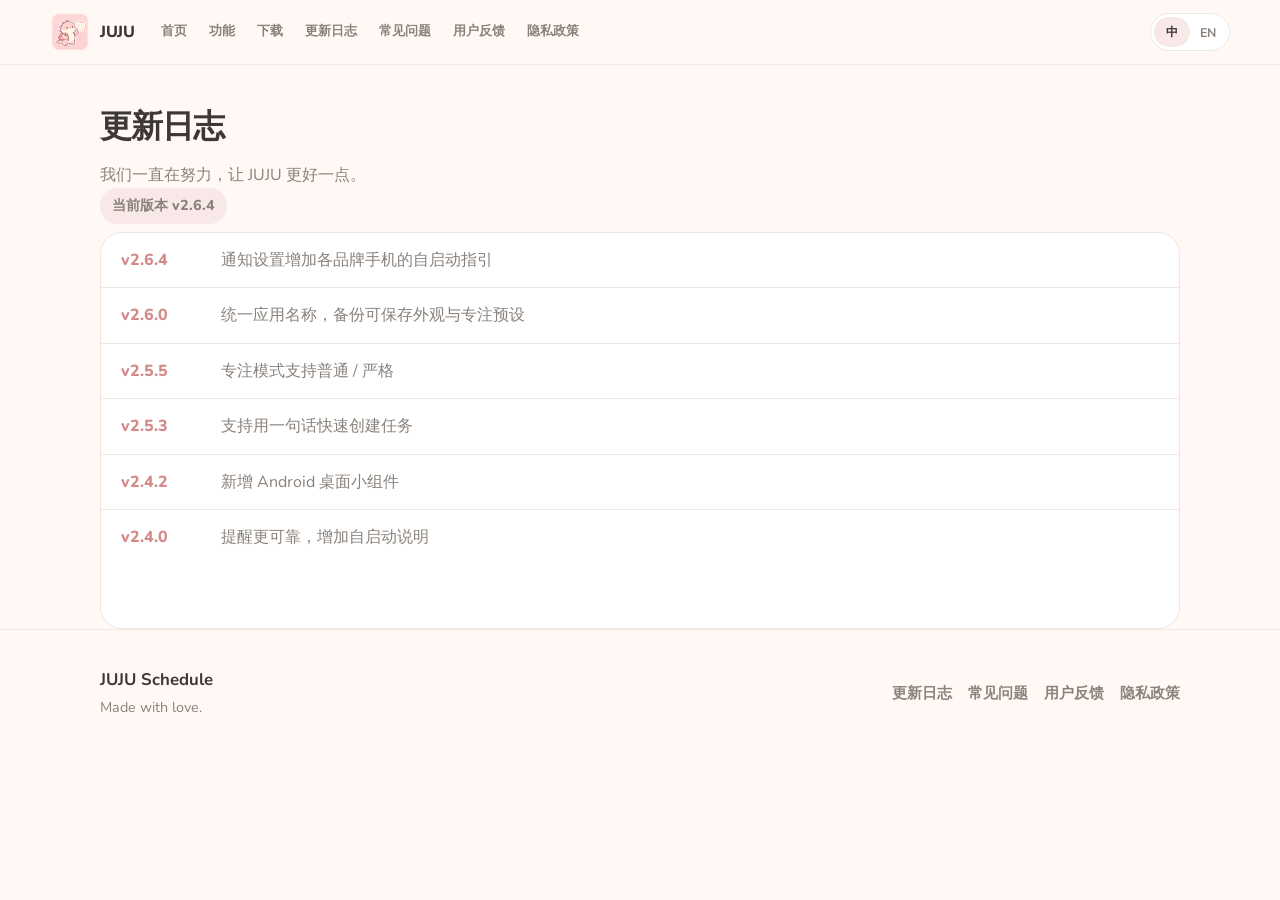
==== website/changelog.html @ 0d50a812 "修复修改任务名会导致重复提醒的问题" ====
<!DOCTYPE html>
<html lang="zh-CN">
  <head>
    <meta charset="UTF-8" />
    <meta name="viewport" content="width=device-width, initial-scale=1" />
    <title data-i18n="changelogDocTitle">更新日志 — JUJU Schedule</title>
    <meta name="description" content="JUJU Schedule 版本更新日志。" />
    <meta name="theme-color" content="#FFF8F4" />
    <link rel="canonical" href="./changelog.html" />
    <link rel="icon" type="image/png" href="assets/logo.png" />
    <link rel="apple-touch-icon" href="assets/logo.png" />
    <meta property="og:title" content="更新日志 — JUJU Schedule" />
    <meta property="og:description" content="JUJU Schedule 版本更新日志。" />
    <meta property="og:image" content="assets/og-image.png" />
    <link rel="preconnect" href="https://fonts.googleapis.com" />
    <link rel="preconnect" href="https://fonts.gstatic.com" crossorigin />
    <link
      href="https://fonts.googleapis.com/css2?family=Nunito:wght@500;600;700;800&display=swap"
      rel="stylesheet"
    />
    <link rel="stylesheet" href="css/style.css" />
  </head>
  <body>
    <header class="header">
      <div class="wrap header-inner">
        <a class="brand" href="index.html">
          <img src="assets/logo.png" alt="JUJU" width="40" height="40" />
          JUJU
        </a>
        <nav class="nav" aria-label="Primary">
          <a href="index.html" data-i18n="home">首页</a>
          <a href="index.html#features" data-i18n="navFeatures">功能</a>
          <a href="index.html#download" data-i18n="navDownload">下载</a>
          <a href="changelog.html" data-i18n="navChangelog">更新日志</a>
          <a href="faq.html" data-i18n="navFaq">常见问题</a>
          <a href="feedback.html" data-i18n="navFeedback">用户反馈</a>
          <a href="privacy.html" data-i18n="navPrivacyPage">隐私政策</a>
        </nav>
        <div class="header-actions">
          <div class="lang-toggle" role="group" aria-label="Language">
            <button type="button" data-lang="zh" aria-pressed="true">中</button>
            <button type="button" data-lang="en" aria-pressed="false">EN</button>
          </div>
          <button class="menu-btn" type="button" aria-expanded="false" aria-label="菜单" data-i18n-aria="menu">
            <svg width="22" height="22" viewBox="0 0 24 24" fill="none" aria-hidden="true">
              <path d="M4 7h16M4 12h16M4 17h16" stroke="currentColor" stroke-width="2" stroke-linecap="round"/>
            </svg>
          </button>
        </div>
      </div>
      <div class="nav-drawer">
        <nav class="wrap">
          <a href="index.html" data-i18n="home">首页</a>
          <a href="index.html#features" data-i18n="navFeatures">功能</a>
          <a href="index.html#download" data-i18n="navDownload">下载</a>
          <a href="changelog.html" data-i18n="navChangelog">更新日志</a>
          <a href="faq.html" data-i18n="navFaq">常见问题</a>
          <a href="feedback.html" data-i18n="navFeedback">用户反馈</a>
          <a href="privacy.html" data-i18n="navPrivacyPage">隐私政策</a>
        </nav>
      </div>
    </header>

    <main class="wrap">
      <div class="page-hero">
        <h1 data-i18n="changelogPageTitle">更新日志</h1>
        <p data-i18n="changelogPageLead">我们一直在努力，让 JUJU 更好一点。</p>
        <p class="version-pill"><span data-i18n="currentVersion">当前版本</span>&nbsp;<span data-version>v2.6.4</span></p>
      </div>
      <div class="changelog-list" data-changelog="full" style="padding-bottom: 64px"></div>
    </main>

    <footer class="footer">
      <div class="wrap footer-inner">
        <div class="footer-brand">
          <strong>JUJU Schedule</strong>
          <span data-i18n="footerLove">Made with love.</span>
        </div>
        <nav class="footer-links">
          <a href="changelog.html" data-i18n="footerChangelog">更新日志</a>
          <a href="faq.html" data-i18n="navFaq">常见问题</a>
          <a href="feedback.html" data-i18n="footerFeedback">用户反馈</a>
          <a href="privacy.html" data-i18n="footerPrivacy">隐私政策</a>
          <a data-link="github" href="#" hidden data-i18n="footerGitHub">GitHub</a>
          <a data-link="xiaohongshu" href="#" hidden data-i18n="footerXhs">小红书</a>
        </nav>
      </div>
    </footer>
    <script src="js/config.js"></script>
    <script src="js/i18n.js"></script>
    <script src="js/main.js"></script>
  </body>
</html>
---- website/css/style.css ----
/* JUJU Schedule — official site
   Palette matches the app: cream, dusty rose, sage, soft blue. */

:root {
  --cream: #fff8f4;
  --cream-deep: #fff1ea;
  --pink-soft: #f8e8e8;
  --pink: #e8a0a0;
  --pink-deep: #d48989;
  --sage: #b8c9b8;
  --blue: #b5c7d9;
  --lavender: #d4b5c7;
  --gold: #d9c9a8;
  --teal: #a8c9c5;
  --text: #3d3835;
  --muted: #8a827c;
  --card: #ffffff;
  --line: #ede8e4;
  --gray: #e8e4e1;
  --radius: 22px;
  --radius-sm: 16px;
  --radius-xs: 12px;
  --shadow: 0 10px 40px rgba(61, 56, 53, 0.07);
  --shadow-soft: 0 4px 18px rgba(61, 56, 53, 0.05);
  --header-h: 64px;
  --max: 1080px;
  --font: "Nunito", "PingFang SC", "Hiragino Sans GB", "Noto Sans SC",
    "Microsoft YaHei", system-ui, sans-serif;
}

*,
*::before,
*::after {
  box-sizing: border-box;
}

html {
  scroll-behavior: smooth;
}

body {
  margin: 0;
  font-family: var(--font);
  color: var(--text);
  background: var(--cream);
  line-height: 1.65;
  -webkit-font-smoothing: antialiased;
}

figure {
  margin: 0;
}

[hidden] {
  display: none !important;
}

a {
  color: inherit;
  text-decoration: none;
}

button,
.btn {
  font-family: inherit;
}

.skip {
  position: absolute;
  left: 12px;
  top: -40px;
  z-index: 100;
  background: var(--text);
  color: var(--cream);
  padding: 8px 14px;
  border-radius: 10px;
}

.skip:focus {
  top: 12px;
}

.wrap {
  width: min(var(--max), calc(100% - 32px));
  margin-inline: auto;
}

.header .wrap {
  width: min(1180px, calc(100% - 24px));
}

/* Header */
.header {
  position: sticky;
  top: 0;
  z-index: 50;
  background: color-mix(in srgb, var(--cream) 86%, transparent);
  backdrop-filter: blur(14px);
  border-bottom: 1px solid color-mix(in srgb, var(--line) 80%, transparent);
}

.header-inner {
  height: var(--header-h);
  display: flex;
  align-items: center;
  gap: 10px;
}

.brand {
  display: flex;
  align-items: center;
  gap: 10px;
  font-weight: 800;
  letter-spacing: -0.03em;
  flex-shrink: 0;
}

.brand img,
.brand svg {
  width: 40px;
  height: 40px;
  border-radius: 12px;
  object-fit: cover;
  background: #fce4ec;
}

.nav {
  display: none;
  align-items: center;
  gap: 4px;
  margin-left: 8px;
}

.nav a {
  padding: 6px 9px;
  border-radius: 999px;
  color: var(--muted);
  font-weight: 600;
  font-size: 0.82rem;
  white-space: nowrap;
}

.nav a:hover {
  color: var(--text);
  background: var(--pink-soft);
}

.header-actions {
  margin-left: auto;
  display: flex;
  align-items: center;
  gap: 8px;
  position: relative;
  z-index: 3;
}

.lang-toggle {
  display: flex;
  background: var(--card);
  border: 1px solid var(--line);
  border-radius: 999px;
  padding: 3px;
  flex-shrink: 0;
}

.lang-toggle button {
  border: 0;
  background: transparent;
  color: var(--muted);
  font-weight: 700;
  font-size: 0.78rem;
  padding: 6px 10px;
  border-radius: 999px;
  cursor: pointer;
  pointer-events: auto;
  min-width: 36px;
}

.lang-toggle button[aria-pressed="true"] {
  background: var(--pink-soft);
  color: var(--text);
}

.menu-btn {
  display: inline-flex;
  align-items: center;
  justify-content: center;
  width: 40px;
  height: 40px;
  border: 0;
  background: transparent;
  border-radius: 12px;
  cursor: pointer;
  color: var(--text);
}

.menu-btn:hover {
  background: var(--pink-soft);
}

.nav-drawer {
  display: none;
  border-top: 1px solid var(--line);
  background: var(--cream);
  padding: 8px 16px 16px;
}

.nav-drawer.open {
  display: block;
}

.nav-drawer a {
  display: block;
  padding: 12px 10px;
  border-radius: 12px;
  font-weight: 600;
}

.nav-drawer a:hover {
  background: var(--pink-soft);
}

@media (min-width: 1100px) {
  .nav {
    display: flex;
  }
  .menu-btn,
  .nav-drawer {
    display: none !important;
  }
}

/* Buttons */
.btn {
  display: inline-flex;
  align-items: center;
  justify-content: center;
  gap: 8px;
  border-radius: 999px;
  padding: 12px 20px;
  font-weight: 700;
  border: 1px solid transparent;
  cursor: pointer;
  transition: transform 0.15s ease, box-shadow 0.15s ease, background 0.15s ease;
}

.btn:hover {
  transform: translateY(-1px);
}

.btn-primary {
  background: var(--pink);
  color: #fff;
  box-shadow: 0 8px 20px rgba(232, 160, 160, 0.35);
}

.btn-primary:hover {
  background: var(--pink-deep);
}

.btn-primary.is-disabled,
.btn-primary:disabled {
  background: var(--gray);
  color: var(--muted);
  box-shadow: none;
  pointer-events: none;
}

.btn-ghost {
  background: var(--card);
  color: var(--text);
  border-color: var(--line);
}

.btn-sm {
  padding: 8px 14px;
  font-size: 0.9rem;
}

/* Hero */
.hero {
  position: relative;
  overflow: hidden;
  padding: 36px 0 24px;
}

.hero::before,
.hero::after {
  content: "";
  position: absolute;
  border-radius: 50%;
  filter: blur(8px);
  pointer-events: none;
}

.hero::before {
  width: 220px;
  height: 220px;
  background: color-mix(in srgb, var(--pink) 28%, transparent);
  top: -60px;
  right: -40px;
}

.hero::after {
  width: 180px;
  height: 180px;
  background: color-mix(in srgb, var(--sage) 32%, transparent);
  bottom: 40px;
  left: -50px;
}

.hero-grid {
  position: relative;
  display: grid;
  gap: 36px;
  align-items: center;
}

.eyebrow {
  display: inline-flex;
  align-items: center;
  gap: 8px;
  background: var(--pink-soft);
  color: var(--text);
  font-weight: 700;
  font-size: 0.82rem;
  padding: 6px 12px;
  border-radius: 999px;
}

.hero h1 {
  margin: 14px 0 8px;
  font-size: clamp(2.1rem, 6vw, 3.4rem);
  letter-spacing: -0.04em;
  line-height: 1.1;
}

.tagline {
  margin: 0 0 10px;
  font-size: clamp(1.15rem, 3vw, 1.45rem);
  font-weight: 700;
  color: var(--text);
}

.hero-desc {
  margin: 0 0 22px;
  color: var(--muted);
  max-width: 36em;
}

.hero-cta {
  display: flex;
  flex-wrap: wrap;
  gap: 10px;
}

.hero-visual {
  display: flex;
  flex-direction: column;
  align-items: center;
  gap: 10px;
}

.placeholder-label {
  margin: 0;
  font-size: 0.78rem;
  color: var(--muted);
  font-weight: 600;
}

/* Phone mock */
.phone {
  width: 230px;
  height: 470px;
  background: #2a2624;
  border-radius: 36px;
  padding: 10px;
  box-shadow: var(--shadow), 0 0 0 1px rgba(61, 56, 53, 0.08);
  position: relative;
}

.phone-screen {
  height: 100%;
  background: var(--cream);
  border-radius: 28px;
  overflow: hidden;
  position: relative;
  padding: 28px 14px 14px;
}

.phone-notch {
  position: absolute;
  top: 16px;
  left: 50%;
  transform: translateX(-50%);
  width: 72px;
  height: 8px;
  background: #2a2624;
  border-radius: 999px;
  z-index: 2;
}

.phone.lg {
  width: 250px;
  height: 510px;
}

.ui-top {
  display: flex;
  justify-content: space-between;
  align-items: baseline;
  margin-bottom: 12px;
}

.ui-top strong {
  font-size: 1.05rem;
}

.ui-top span {
  font-size: 0.72rem;
  color: var(--muted);
}

.chip-row {
  display: flex;
  gap: 6px;
  margin-bottom: 12px;
}

.chip {
  font-size: 0.68rem;
  font-weight: 700;
  padding: 4px 8px;
  border-radius: 999px;
  background: var(--pink-soft);
}

.chip.sage {
  background: color-mix(in srgb, var(--sage) 45%, white);
}

.chip.blue {
  background: color-mix(in srgb, var(--blue) 45%, white);
}

.tl {
  display: grid;
  gap: 8px;
}

.tl-item {
  display: grid;
  grid-template-columns: 42px 8px 1fr;
  gap: 8px;
  align-items: start;
}

.tl-time {
  font-size: 0.68rem;
  color: var(--muted);
  font-weight: 700;
  padding-top: 6px;
}

.tl-dot {
  width: 8px;
  height: 8px;
  border-radius: 50%;
  margin-top: 8px;
  background: var(--pink);
}

.tl-card {
  background: var(--card);
  border-radius: 12px;
  padding: 8px 10px;
  box-shadow: var(--shadow-soft);
  font-size: 0.78rem;
  font-weight: 700;
}

.tl-card small {
  display: block;
  font-weight: 600;
  color: var(--muted);
  font-size: 0.68rem;
}

.todo-row {
  display: flex;
  gap: 8px;
  align-items: center;
  background: var(--card);
  border-radius: 12px;
  padding: 9px 10px;
  margin-bottom: 8px;
  font-size: 0.78rem;
  font-weight: 700;
  box-shadow: var(--shadow-soft);
}

.dot-check {
  width: 14px;
  height: 14px;
  border-radius: 50%;
  border: 2px solid var(--pink);
  flex-shrink: 0;
}

.dot-check.on {
  background: var(--pink);
}

.focus-ring {
  width: 120px;
  height: 120px;
  margin: 18px auto 10px;
  border-radius: 50%;
  border: 10px solid var(--pink-soft);
  border-top-color: var(--pink);
  display: grid;
  place-items: center;
  font-weight: 800;
  letter-spacing: -0.04em;
}

.stat-bars {
  display: grid;
  gap: 10px;
  margin-top: 8px;
}

.bar {
  height: 10px;
  background: var(--pink-soft);
  border-radius: 999px;
  overflow: hidden;
}

.bar > span {
  display: block;
  height: 100%;
  background: var(--pink);
  border-radius: 999px;
}

.bar.sage > span {
  background: var(--sage);
}

.bar.blue > span {
  background: var(--blue);
}

/* Sections */
section {
  padding: 56px 0;
}

.section-head {
  text-align: center;
  margin-bottom: 28px;
}

.section-head h2 {
  margin: 0 0 8px;
  font-size: clamp(1.6rem, 4vw, 2.1rem);
  letter-spacing: -0.03em;
}

.section-head p {
  margin: 0 auto;
  color: var(--muted);
  max-width: 36em;
}

.feature-grid {
  display: grid;
  gap: 14px;
}

.card {
  background: var(--card);
  border-radius: var(--radius);
  padding: 22px 20px;
  box-shadow: var(--shadow-soft);
  border: 1px solid color-mix(in srgb, var(--line) 80%, white);
}

.feature-card .icon {
  width: 42px;
  height: 42px;
  border-radius: 14px;
  display: grid;
  place-items: center;
  font-size: 1.2rem;
  margin-bottom: 12px;
}

.feature-card h3 {
  margin: 0 0 6px;
  font-size: 1.08rem;
}

.feature-card p {
  margin: 0;
  color: var(--muted);
  font-size: 0.95rem;
}

.bg-pink {
  background: var(--pink-soft);
}
.bg-sage {
  background: color-mix(in srgb, var(--sage) 40%, white);
}
.bg-blue {
  background: color-mix(in srgb, var(--blue) 40%, white);
}
.bg-lavender {
  background: color-mix(in srgb, var(--lavender) 40%, white);
}
.bg-gold {
  background: color-mix(in srgb, var(--gold) 45%, white);
}
.bg-teal {
  background: color-mix(in srgb, var(--teal) 40%, white);
}

.data-band {
  background: linear-gradient(
    180deg,
    color-mix(in srgb, var(--pink-soft) 70%, var(--cream)),
    var(--cream)
  );
}

.data-panel {
  background: var(--card);
  border-radius: 28px;
  padding: 32px 24px;
  box-shadow: var(--shadow);
  text-align: center;
  max-width: 720px;
  margin: 0 auto;
}

.data-panel h2 {
  margin: 0 0 12px;
  letter-spacing: -0.03em;
}

.data-panel p {
  margin: 0;
  color: var(--muted);
}

.shot-grid {
  display: grid;
  gap: 22px;
  justify-items: center;
}

.shot-item {
  display: flex;
  flex-direction: column;
  align-items: center;
  gap: 10px;
}

.shot-item h3 {
  margin: 0;
  font-size: 0.95rem;
}

.download-band {
  background: var(--cream-deep);
}

.download-panel h1 {
  margin: 0 0 8px;
  font-size: clamp(1.6rem, 4vw, 2.1rem);
  letter-spacing: -0.03em;
}

.download-panel p {
  color: var(--muted);
}

.version-pill {
  display: inline-flex;
  margin: 8px 0 18px;
  background: var(--pink-soft);
  border-radius: 999px;
  padding: 6px 12px;
  font-weight: 800;
  font-size: 0.9rem;
}

.download-actions {
  display: flex;
  flex-wrap: wrap;
  justify-content: center;
  gap: 10px;
}

.coming-soon {
  display: inline-flex;
  align-items: center;
  padding: 12px 18px;
  border-radius: 999px;
  background: var(--gray);
  color: var(--muted);
  font-weight: 700;
}

.changelog-list {
  display: grid;
  gap: 0;
  background: var(--card);
  border-radius: var(--radius);
  border: 1px solid var(--line);
  overflow: hidden;
}

.change-item {
  display: grid;
  grid-template-columns: 5.5rem 1fr;
  gap: 12px;
  align-items: baseline;
  padding: 14px 20px;
  border-bottom: 1px solid var(--line);
}

.change-item:last-child {
  border-bottom: none;
}

.change-ver {
  font-weight: 800;
  color: var(--pink-deep);
}

.change-note {
  color: var(--muted);
}

.center-link {
  text-align: center;
  margin-top: 20px;
}

.center-link a {
  font-weight: 800;
  color: var(--pink-deep);
}

.faq-list {
  display: grid;
  gap: 10px;
  max-width: 760px;
  margin: 0 auto;
}

.faq-item {
  background: var(--card);
  border-radius: var(--radius-sm);
  border: 1px solid var(--line);
  overflow: hidden;
}

.faq-item summary {
  cursor: pointer;
  list-style: none;
  padding: 16px 18px;
  font-weight: 800;
}

.faq-item summary::-webkit-details-marker {
  display: none;
}

.faq-item p {
  margin: 0;
  padding: 0 18px 16px;
  color: var(--muted);
}

.page-hero {
  padding: 36px 0 8px;
}

.page-hero h1 {
  margin: 0 0 8px;
  letter-spacing: -0.03em;
}

.page-hero p {
  margin: 0;
  color: var(--muted);
}

.prose {
  max-width: 720px;
  margin: 0 auto;
}

.prose h2 {
  margin: 28px 0 8px;
  font-size: 1.15rem;
}

.prose p,
.prose li {
  color: var(--muted);
}

.footer {
  padding: 36px 0 28px;
  border-top: 1px solid var(--line);
}

.footer-inner {
  display: grid;
  gap: 18px;
}

.footer-brand strong {
  display: block;
  font-size: 1.05rem;
}

.footer-brand span {
  color: var(--muted);
  font-size: 0.9rem;
}

.footer-links {
  display: flex;
  flex-wrap: wrap;
  gap: 10px 16px;
}

.footer-links a {
  color: var(--muted);
  font-weight: 700;
  font-size: 0.92rem;
}

.footer-links a:hover {
  color: var(--text);
}

.footer-links a.is-hidden,
.social-hidden {
  display: none !important;
}

.not-found {
  min-height: 70vh;
  display: grid;
  place-items: center;
  text-align: center;
  padding: 48px 16px;
}

.reveal {
  animation: rise 0.6s ease both;
}

@keyframes rise {
  from {
    opacity: 0;
    transform: translateY(10px);
  }
  to {
    opacity: 1;
    transform: none;
  }
}

@media (max-width: 400px) {
  .header-actions .btn {
    display: none;
  }
  .change-item {
    grid-template-columns: 1fr;
    gap: 4px;
  }
}

@media (min-width: 640px) {
  .feature-grid {
    grid-template-columns: 1fr 1fr;
  }
  .shot-grid {
    grid-template-columns: 1fr 1fr;
  }
}

@media (min-width: 900px) {
  .hero {
    padding: 56px 0 32px;
  }
  .hero-grid {
    grid-template-columns: 1.1fr 0.9fr;
  }
  .feature-grid {
    grid-template-columns: 1fr 1fr 1fr;
  }
  .shot-grid {
    grid-template-columns: repeat(4, 1fr);
  }
  .footer-inner {
    grid-template-columns: 1fr auto;
    align-items: center;
  }
}

@media (prefers-reduced-motion: reduce) {
  html {
    scroll-behavior: auto;
  }
  .reveal,
  .btn {
    animation: none;
    transition: none;
  }
}
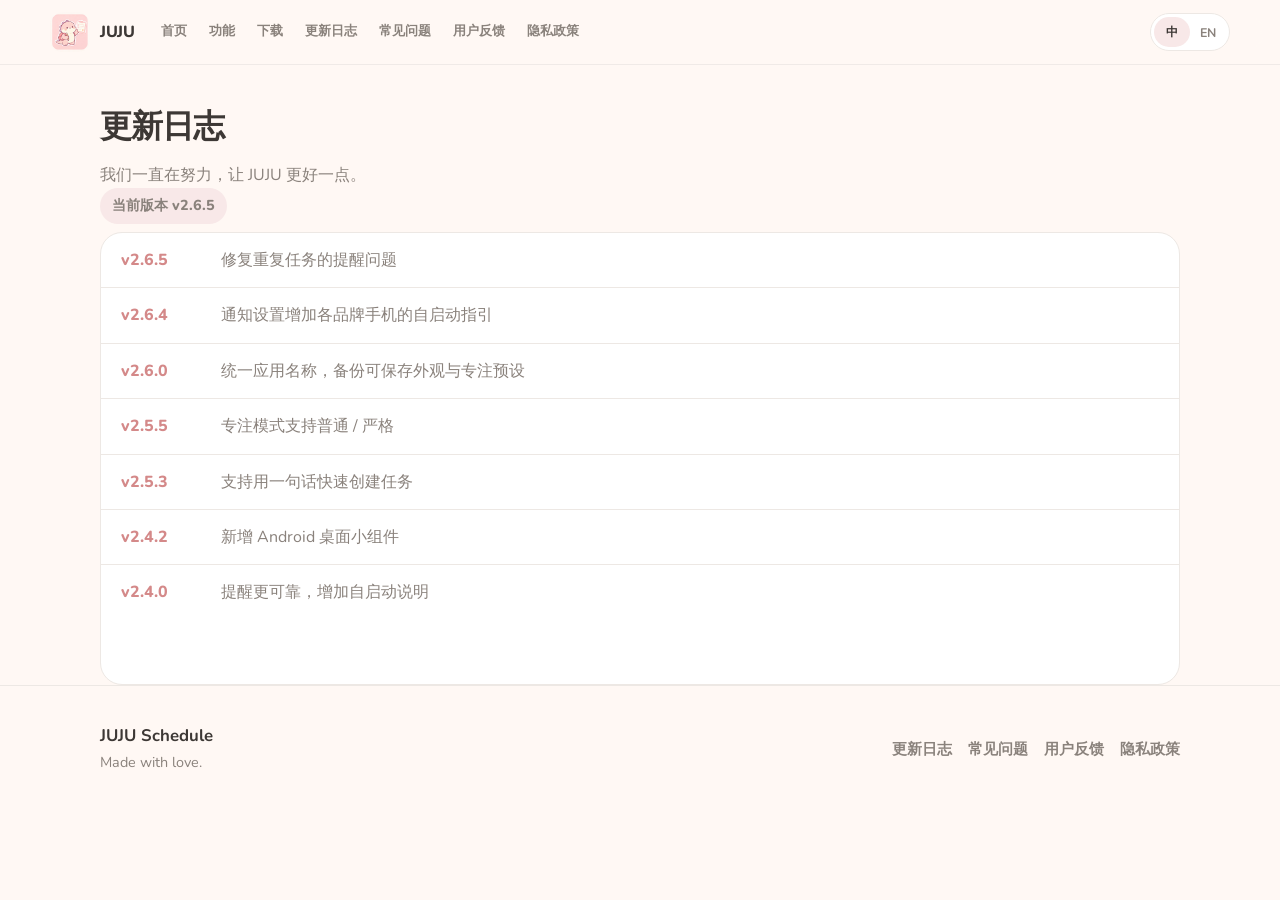
==== commit 6db62b25: "2.6.5：修复了重复任务不提醒的问题" ====
--- a/website/changelog.html
+++ b/website/changelog.html
@@ -65,7 +65,7 @@
       <div class="page-hero">
         <h1 data-i18n="changelogPageTitle">更新日志</h1>
         <p data-i18n="changelogPageLead">我们一直在努力，让 JUJU 更好一点。</p>
-        <p class="version-pill"><span data-i18n="currentVersion">当前版本</span>&nbsp;<span data-version>v2.6.4</span></p>
+        <p class="version-pill"><span data-i18n="currentVersion">当前版本</span>&nbsp;<span data-version>v2.6.5</span></p>
       </div>
       <div class="changelog-list" data-changelog="full" style="padding-bottom: 64px"></div>
     </main>
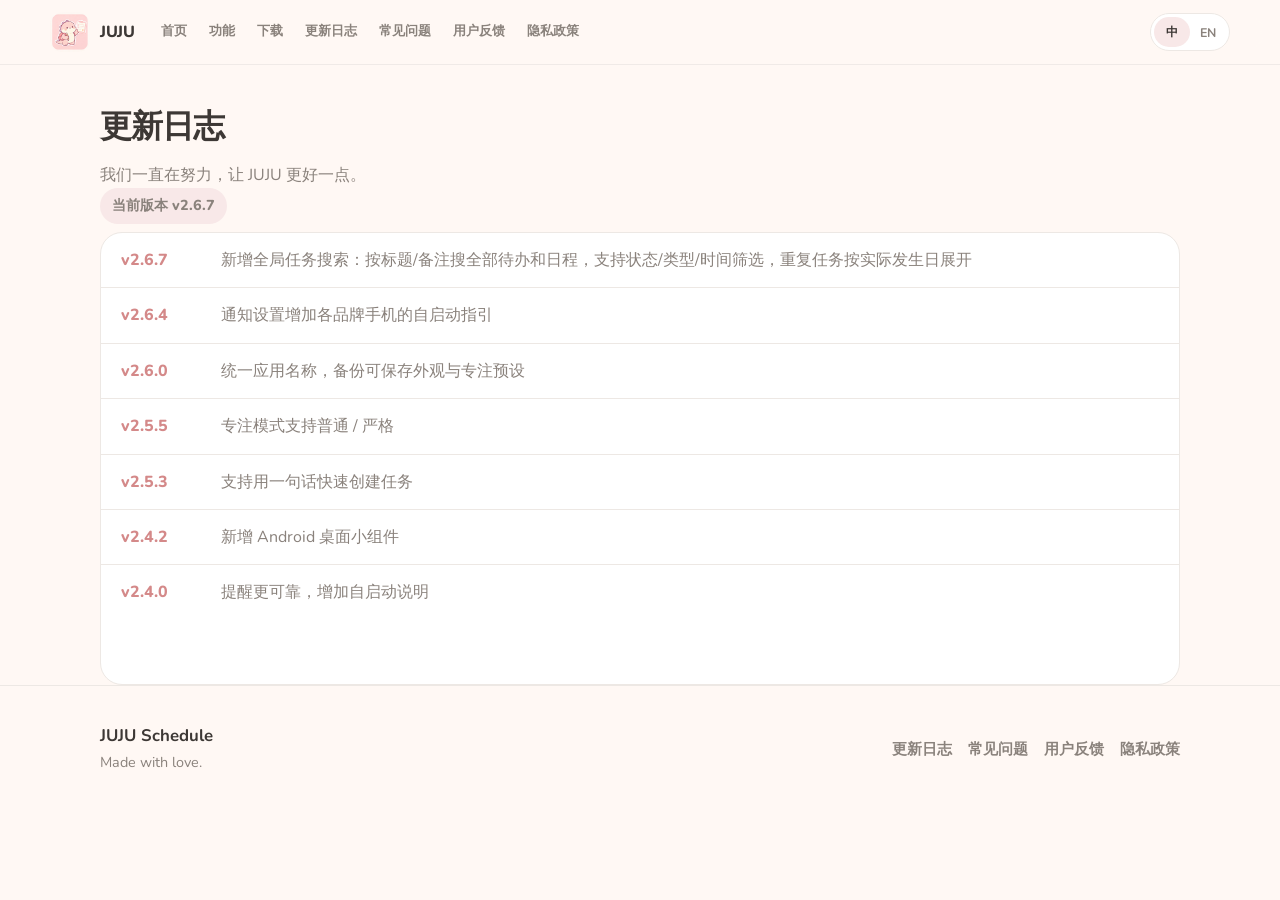
==== commit 4351758c: "2.6.7：新增全局任务搜索：按标题/备注搜全部待办和日程，支持状态/类型/时间筛选，重复任务按实际发生日展开" ====
--- a/website/changelog.html
+++ b/website/changelog.html
@@ -65,7 +65,7 @@
       <div class="page-hero">
         <h1 data-i18n="changelogPageTitle">更新日志</h1>
         <p data-i18n="changelogPageLead">我们一直在努力，让 JUJU 更好一点。</p>
-        <p class="version-pill"><span data-i18n="currentVersion">当前版本</span>&nbsp;<span data-version>v2.6.5</span></p>
+        <p class="version-pill"><span data-i18n="currentVersion">当前版本</span>&nbsp;<span data-version>v2.6.7</span></p>
       </div>
       <div class="changelog-list" data-changelog="full" style="padding-bottom: 64px"></div>
     </main>
